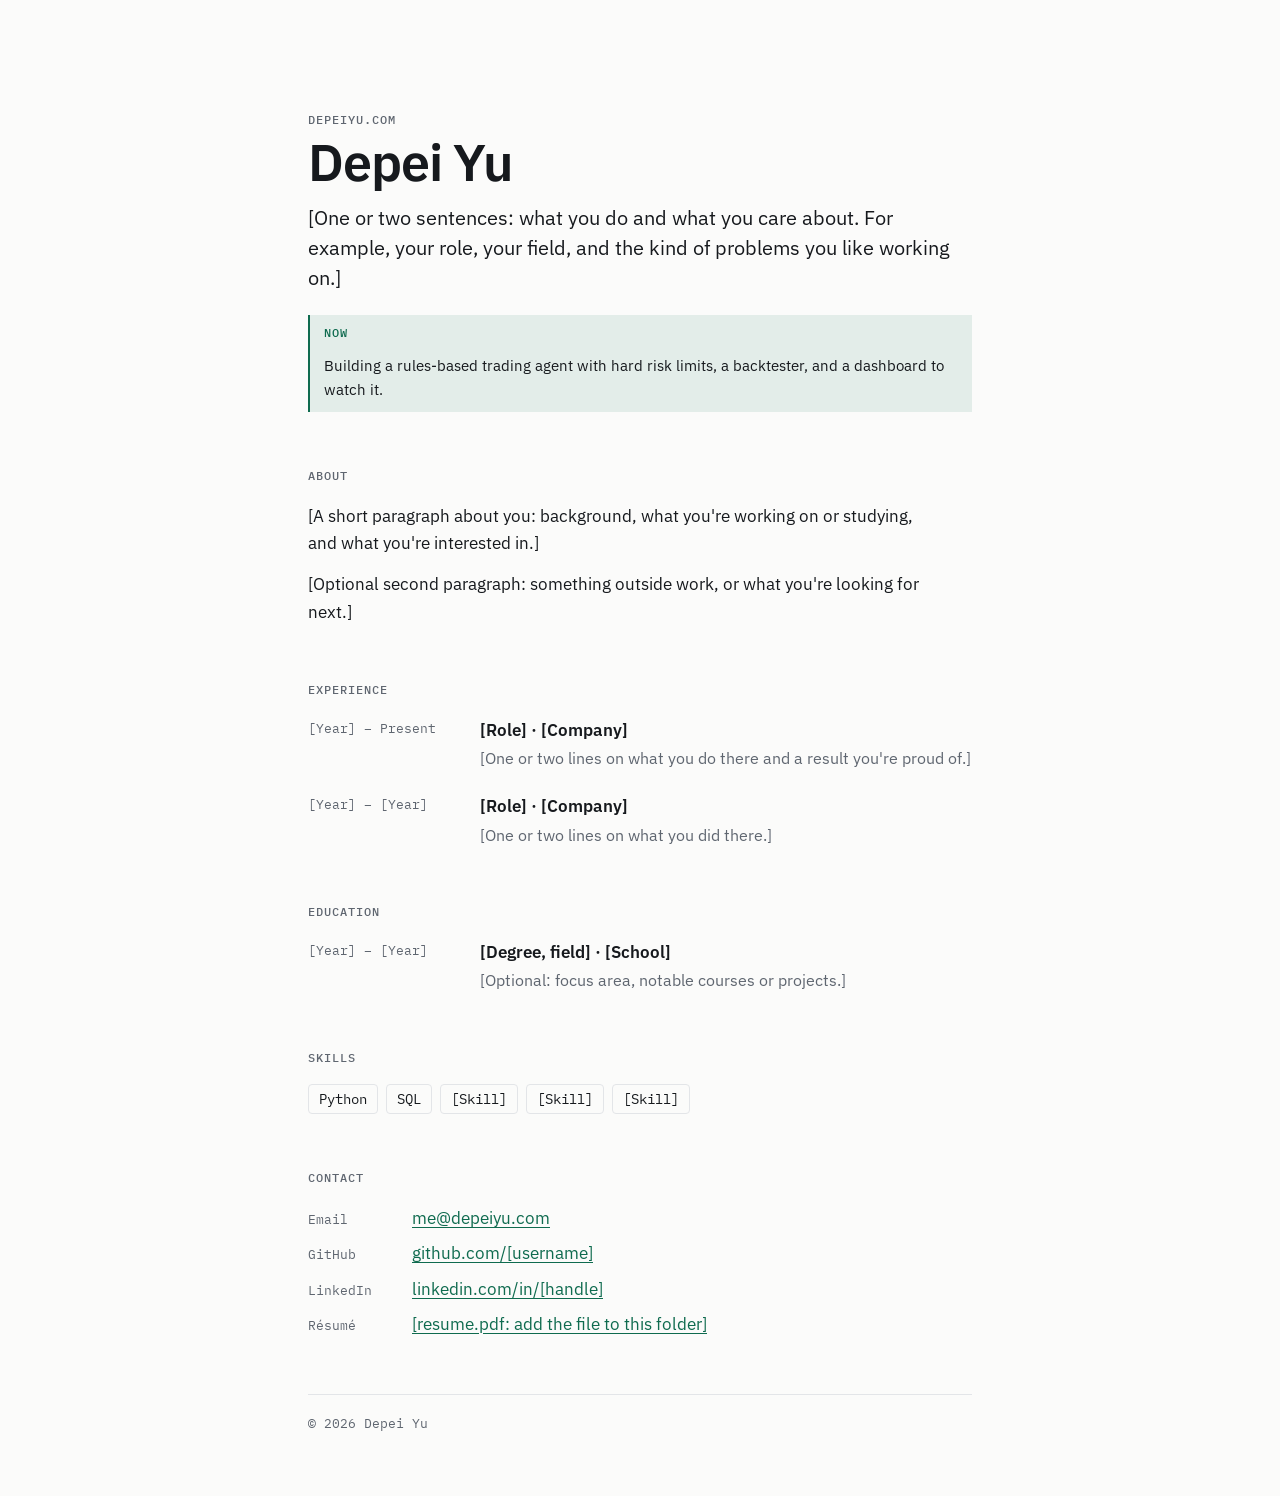
==== index.html @ f5241cc1 "Initial personal site: intro, experience, education, skills, contact Plain HTML/CSS, no build step, " ====
<!doctype html>
<html lang="en">
<head>
  <meta charset="utf-8">
  <meta name="viewport" content="width=device-width, initial-scale=1">
  <title>Depei Yu</title>
  <meta name="description" content="Depei Yu: [one-line description of what you do].">
  <link rel="icon" href="/favicon.svg" type="image/svg+xml">
  <link rel="preconnect" href="https://fonts.googleapis.com">
  <link rel="preconnect" href="https://fonts.gstatic.com" crossorigin>
  <link rel="stylesheet" href="https://fonts.googleapis.com/css2?family=IBM+Plex+Mono:wght@400;500&family=IBM+Plex+Sans:ital,wght@0,400;0,500;0,600;1,400&display=swap">
  <link rel="stylesheet" href="/style.css">
</head>
<body>
  <!--
    Everything in [square brackets] is a placeholder for you to fill in.
    Search this file for "[" to find them all before going live.
  -->
  <main class="page">
    <header class="intro">
      <p class="label">depeiyu.com</p>
      <h1>Depei Yu</h1>
      <p class="lede">[One or two sentences: what you do and what you care about. For example, your role, your field, and the kind of problems you like working on.]</p>
      <p class="now"><span class="label">Now</span> Building a rules-based trading agent with hard risk limits, a backtester, and a dashboard to watch it.</p>
    </header>

    <section id="about" aria-labelledby="about-h">
      <h2 id="about-h" class="label">About</h2>
      <p>[A short paragraph about you: background, what you're working on or studying, and what you're interested in.]</p>
      <p>[Optional second paragraph: something outside work, or what you're looking for next.]</p>
    </section>

    <section id="experience" aria-labelledby="experience-h">
      <h2 id="experience-h" class="label">Experience</h2>
      <ol class="entries">
        <li class="entry">
          <p class="when">[Year] – Present</p>
          <div>
            <h3>[Role] · [Company]</h3>
            <p>[One or two lines on what you do there and a result you're proud of.]</p>
          </div>
        </li>
        <li class="entry">
          <p class="when">[Year] – [Year]</p>
          <div>
            <h3>[Role] · [Company]</h3>
            <p>[One or two lines on what you did there.]</p>
          </div>
        </li>
      </ol>
    </section>

    <section id="education" aria-labelledby="education-h">
      <h2 id="education-h" class="label">Education</h2>
      <ol class="entries">
        <li class="entry">
          <p class="when">[Year] – [Year]</p>
          <div>
            <h3>[Degree, field] · [School]</h3>
            <p>[Optional: focus area, notable courses or projects.]</p>
          </div>
        </li>
      </ol>
    </section>

    <section id="skills" aria-labelledby="skills-h">
      <h2 id="skills-h" class="label">Skills</h2>
      <ul class="tags">
        <li>Python</li>
        <li>SQL</li>
        <li>[Skill]</li>
        <li>[Skill]</li>
        <li>[Skill]</li>
      </ul>
    </section>

    <section id="contact" aria-labelledby="contact-h">
      <h2 id="contact-h" class="label">Contact</h2>
      <ul class="links">
        <li><span class="k">Email</span> <a href="mailto:me@depeiyu.com">me@depeiyu.com</a></li>
        <li><span class="k">GitHub</span> <a href="https://github.com/[username]">github.com/[username]</a></li>
        <li><span class="k">LinkedIn</span> <a href="https://www.linkedin.com/in/[handle]">linkedin.com/in/[handle]</a></li>
        <li><span class="k">Résumé</span> <a href="/resume.pdf">[resume.pdf: add the file to this folder]</a></li>
      </ul>
    </section>

    <footer class="foot">
      <p>© <span id="year">2026</span> Depei Yu</p>
    </footer>
  </main>
  <script>document.getElementById('year').textContent = new Date().getFullYear();</script>
</body>
</html>
---- style.css ----
/* depeiyu.com: one quiet column, set like an engineer's notebook.
   Plex Sans for reading, Plex Mono for labels and dates; ink on paper-white
   with a single deep-green accent for links. */
:root {
  --paper: #fbfbfa;
  --ink: #16191d;
  --muted: #5f6670;
  --rule: #e3e5e8;
  --accent: #0f6b4f;
  --accent-soft: rgba(15, 107, 79, .10);
  --sans: "IBM Plex Sans", -apple-system, BlinkMacSystemFont, "Segoe UI", sans-serif;
  --mono: "IBM Plex Mono", ui-monospace, "SF Mono", Menlo, monospace;
  color-scheme: light;
}
@media (prefers-color-scheme: dark) {
  :root {
    --paper: #111315;
    --ink: #e6e8eb;
    --muted: #9aa1aa;
    --rule: #262a2f;
    --accent: #5fc7a0;
    --accent-soft: rgba(95, 199, 160, .12);
    color-scheme: dark;
  }
}

* { box-sizing: border-box; }
html { -webkit-text-size-adjust: 100%; }
body { margin: 0; background: var(--paper); color: var(--ink); font: 17px/1.6 var(--sans); }

.page {
  max-width: 44rem;
  margin: 0 auto;
  padding: clamp(48px, 10vw, 112px) max(20px, env(safe-area-inset-right)) 64px max(20px, env(safe-area-inset-left));
  display: grid;
  gap: 56px;
}

.label {
  margin: 0;
  font: 500 12px/1.4 var(--mono);
  letter-spacing: .08em;
  text-transform: uppercase;
  color: var(--muted);
}

h1 { margin: 6px 0 14px; font-size: clamp(36px, 7vw, 52px); font-weight: 600; line-height: 1.05; letter-spacing: -.02em; text-wrap: balance; }
h2.label { margin-bottom: 18px; }
h3 { margin: 0; font-size: 17px; font-weight: 600; }
p { margin: 0; }
section > p + p { margin-top: 14px; }
section > p, .lede { max-width: 62ch; }
.lede { font-size: 20px; line-height: 1.5; }

.now {
  margin-top: 22px;
  padding: 10px 14px;
  border-left: 2px solid var(--accent);
  background: var(--accent-soft);
  font-size: 15px;
  display: flex;
  gap: 12px;
  align-items: baseline;
  flex-wrap: wrap;
}
.now .label { color: var(--accent); }

.entries { list-style: none; margin: 0; padding: 0; display: grid; gap: 22px; }
.entry { display: grid; grid-template-columns: 9.5rem 1fr; gap: 4px 20px; }
.entry p:not(.when) { color: var(--muted); font-size: 16px; margin-top: 2px; }
.when { font: 400 13px/1.9 var(--mono); color: var(--muted); font-variant-numeric: tabular-nums; }
@media (max-width: 560px) {
  .entry { grid-template-columns: 1fr; }
}

.tags { list-style: none; margin: 0; padding: 0; display: flex; flex-wrap: wrap; gap: 8px; }
.tags li { font: 400 14px/1 var(--mono); padding: 7px 10px; border: 1px solid var(--rule); border-radius: 4px; }

.links { list-style: none; margin: 0; padding: 0; display: grid; gap: 8px; }
.links li { display: flex; gap: 16px; align-items: baseline; flex-wrap: wrap; }
.links .k { width: 5.5rem; font: 400 13px var(--mono); color: var(--muted); }

a { color: var(--accent); text-decoration: underline; text-decoration-thickness: 1px; text-underline-offset: 3px; }
a:hover { text-decoration-thickness: 2px; }
a:focus-visible { outline: 2px solid var(--accent); outline-offset: 3px; border-radius: 2px; }

.foot { padding-top: 20px; border-top: 1px solid var(--rule); font: 13px var(--mono); color: var(--muted); }
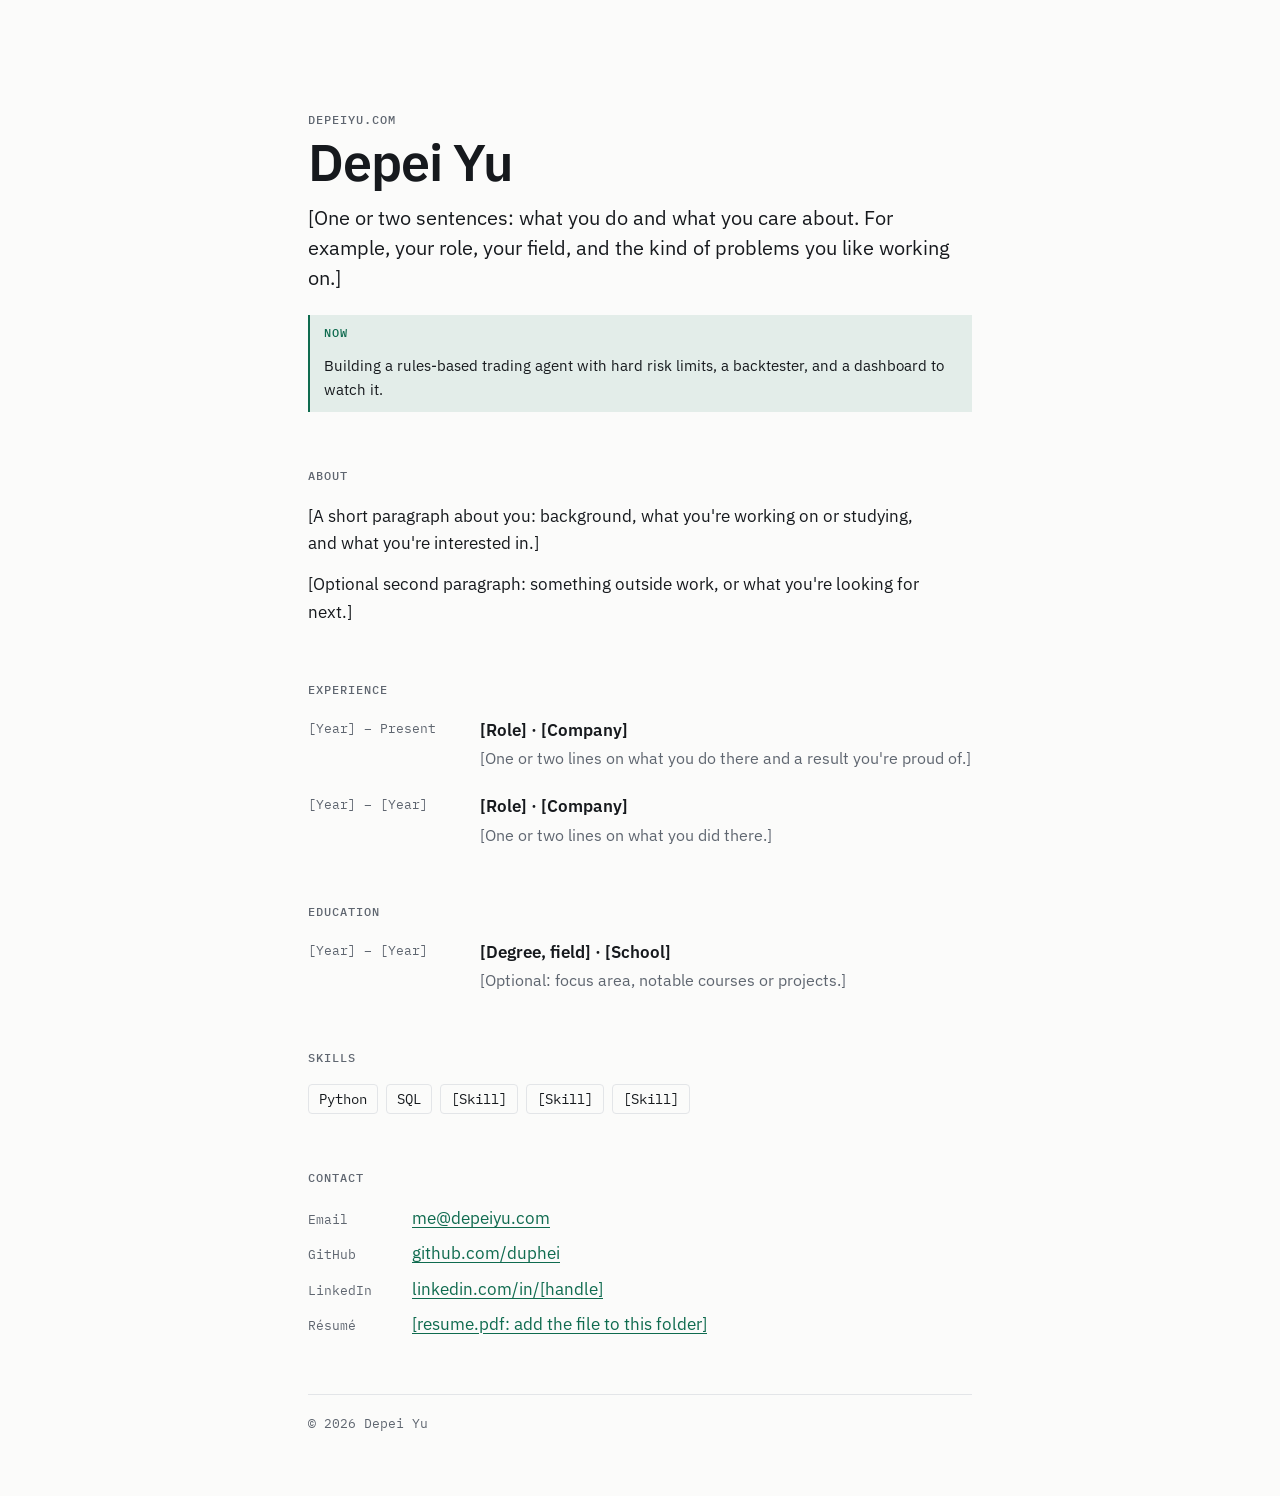
==== commit 8034d55e: "Add GitHub link Co-Authored-By: Claude Opus 5.5 <noreply@anthropic.com>" ====
--- a/index.html
+++ b/index.html
@@ -78,7 +78,7 @@
       <h2 id="contact-h" class="label">Contact</h2>
       <ul class="links">
         <li><span class="k">Email</span> <a href="mailto:me@depeiyu.com">me@depeiyu.com</a></li>
-        <li><span class="k">GitHub</span> <a href="https://github.com/[username]">github.com/[username]</a></li>
+        <li><span class="k">GitHub</span> <a href="https://github.com/duphei">github.com/duphei</a></li>
         <li><span class="k">LinkedIn</span> <a href="https://www.linkedin.com/in/[handle]">linkedin.com/in/[handle]</a></li>
         <li><span class="k">Résumé</span> <a href="/resume.pdf">[resume.pdf: add the file to this folder]</a></li>
       </ul>
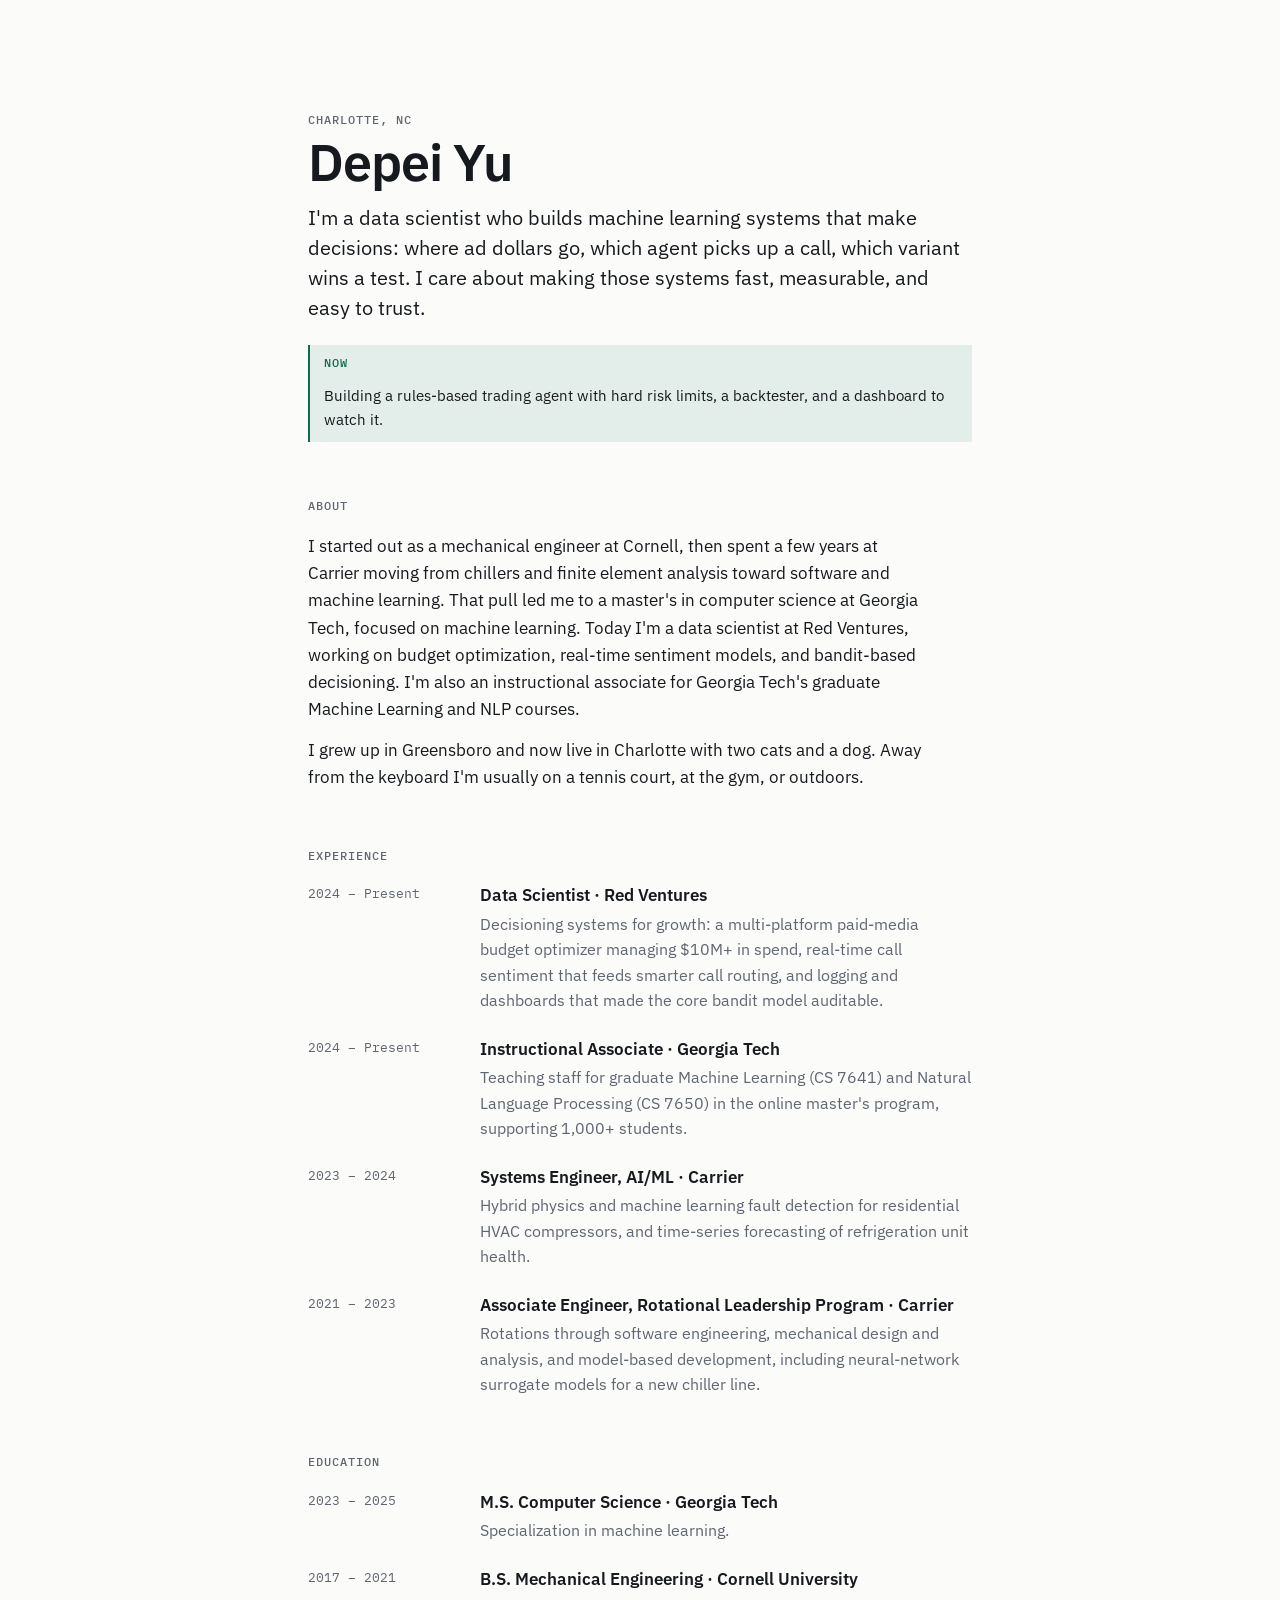
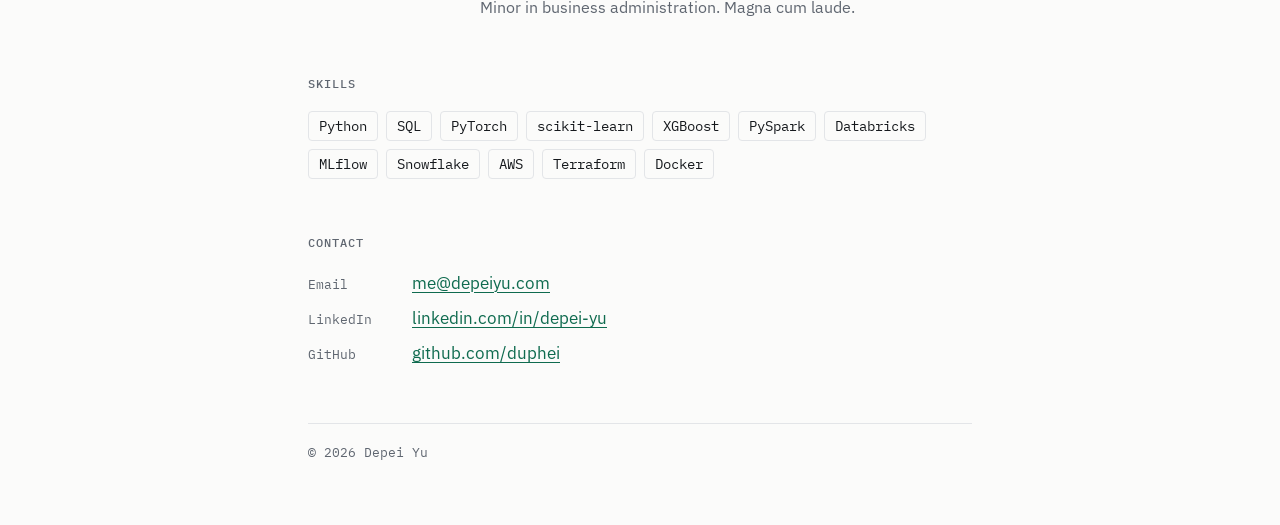
==== commit c68f898d: "Fill in intro, about, experience, education, skills and contact Drop the résumé link; no résumé file" ====
--- a/index.html
+++ b/index.html
@@ -4,7 +4,7 @@
   <meta charset="utf-8">
   <meta name="viewport" content="width=device-width, initial-scale=1">
   <title>Depei Yu</title>
-  <meta name="description" content="Depei Yu: [one-line description of what you do].">
+  <meta name="description" content="Depei Yu is a data scientist in Charlotte, NC, building machine learning systems that make decisions.">
   <link rel="icon" href="/favicon.svg" type="image/svg+xml">
   <link rel="preconnect" href="https://fonts.googleapis.com">
   <link rel="preconnect" href="https://fonts.gstatic.com" crossorigin>
@@ -12,39 +12,49 @@
   <link rel="stylesheet" href="/style.css">
 </head>
 <body>
-  <!--
-    Everything in [square brackets] is a placeholder for you to fill in.
-    Search this file for "[" to find them all before going live.
-  -->
   <main class="page">
     <header class="intro">
-      <p class="label">depeiyu.com</p>
+      <p class="label">Charlotte, NC</p>
       <h1>Depei Yu</h1>
-      <p class="lede">[One or two sentences: what you do and what you care about. For example, your role, your field, and the kind of problems you like working on.]</p>
+      <p class="lede">I'm a data scientist who builds machine learning systems that make decisions: where ad dollars go, which agent picks up a call, which variant wins a test. I care about making those systems fast, measurable, and easy to trust.</p>
       <p class="now"><span class="label">Now</span> Building a rules-based trading agent with hard risk limits, a backtester, and a dashboard to watch it.</p>
     </header>
 
     <section id="about" aria-labelledby="about-h">
       <h2 id="about-h" class="label">About</h2>
-      <p>[A short paragraph about you: background, what you're working on or studying, and what you're interested in.]</p>
-      <p>[Optional second paragraph: something outside work, or what you're looking for next.]</p>
+      <p>I started out as a mechanical engineer at Cornell, then spent a few years at Carrier moving from chillers and finite element analysis toward software and machine learning. That pull led me to a master's in computer science at Georgia Tech, focused on machine learning. Today I'm a data scientist at Red Ventures, working on budget optimization, real-time sentiment models, and bandit-based decisioning. I'm also an instructional associate for Georgia Tech's graduate Machine Learning and NLP courses.</p>
+      <p>I grew up in Greensboro and now live in Charlotte with two cats and a dog. Away from the keyboard I'm usually on a tennis court, at the gym, or outdoors.</p>
     </section>
 
     <section id="experience" aria-labelledby="experience-h">
       <h2 id="experience-h" class="label">Experience</h2>
       <ol class="entries">
         <li class="entry">
-          <p class="when">[Year] – Present</p>
+          <p class="when">2024 – Present</p>
           <div>
-            <h3>[Role] · [Company]</h3>
-            <p>[One or two lines on what you do there and a result you're proud of.]</p>
+            <h3>Data Scientist · Red Ventures</h3>
+            <p>Decisioning systems for growth: a multi-platform paid-media budget optimizer managing $10M+ in spend, real-time call sentiment that feeds smarter call routing, and logging and dashboards that made the core bandit model auditable.</p>
           </div>
         </li>
         <li class="entry">
-          <p class="when">[Year] – [Year]</p>
+          <p class="when">2024 – Present</p>
           <div>
-            <h3>[Role] · [Company]</h3>
-            <p>[One or two lines on what you did there.]</p>
+            <h3>Instructional Associate · Georgia Tech</h3>
+            <p>Teaching staff for graduate Machine Learning (CS 7641) and Natural Language Processing (CS 7650) in the online master's program, supporting 1,000+ students.</p>
+          </div>
+        </li>
+        <li class="entry">
+          <p class="when">2023 – 2024</p>
+          <div>
+            <h3>Systems Engineer, AI/ML · Carrier</h3>
+            <p>Hybrid physics and machine learning fault detection for residential HVAC compressors, and time-series forecasting of refrigeration unit health.</p>
+          </div>
+        </li>
+        <li class="entry">
+          <p class="when">2021 – 2023</p>
+          <div>
+            <h3>Associate Engineer, Rotational Leadership Program · Carrier</h3>
+            <p>Rotations through software engineering, mechanical design and analysis, and model-based development, including neural-network surrogate models for a new chiller line.</p>
           </div>
         </li>
       </ol>
@@ -54,10 +64,17 @@
       <h2 id="education-h" class="label">Education</h2>
       <ol class="entries">
         <li class="entry">
-          <p class="when">[Year] – [Year]</p>
+          <p class="when">2023 – 2025</p>
           <div>
-            <h3>[Degree, field] · [School]</h3>
-            <p>[Optional: focus area, notable courses or projects.]</p>
+            <h3>M.S. Computer Science · Georgia Tech</h3>
+            <p>Specialization in machine learning.</p>
+          </div>
+        </li>
+        <li class="entry">
+          <p class="when">2017 – 2021</p>
+          <div>
+            <h3>B.S. Mechanical Engineering · Cornell University</h3>
+            <p>Minor in business administration. Magna cum laude.</p>
           </div>
         </li>
       </ol>
@@ -68,9 +85,16 @@
       <ul class="tags">
         <li>Python</li>
         <li>SQL</li>
-        <li>[Skill]</li>
-        <li>[Skill]</li>
-        <li>[Skill]</li>
+        <li>PyTorch</li>
+        <li>scikit-learn</li>
+        <li>XGBoost</li>
+        <li>PySpark</li>
+        <li>Databricks</li>
+        <li>MLflow</li>
+        <li>Snowflake</li>
+        <li>AWS</li>
+        <li>Terraform</li>
+        <li>Docker</li>
       </ul>
     </section>
 
@@ -78,9 +102,8 @@
       <h2 id="contact-h" class="label">Contact</h2>
       <ul class="links">
         <li><span class="k">Email</span> <a href="mailto:me@depeiyu.com">me@depeiyu.com</a></li>
+        <li><span class="k">LinkedIn</span> <a href="https://www.linkedin.com/in/depei-yu/">linkedin.com/in/depei-yu</a></li>
         <li><span class="k">GitHub</span> <a href="https://github.com/duphei">github.com/duphei</a></li>
-        <li><span class="k">LinkedIn</span> <a href="https://www.linkedin.com/in/[handle]">linkedin.com/in/[handle]</a></li>
-        <li><span class="k">Résumé</span> <a href="/resume.pdf">[resume.pdf: add the file to this folder]</a></li>
       </ul>
     </section>
 
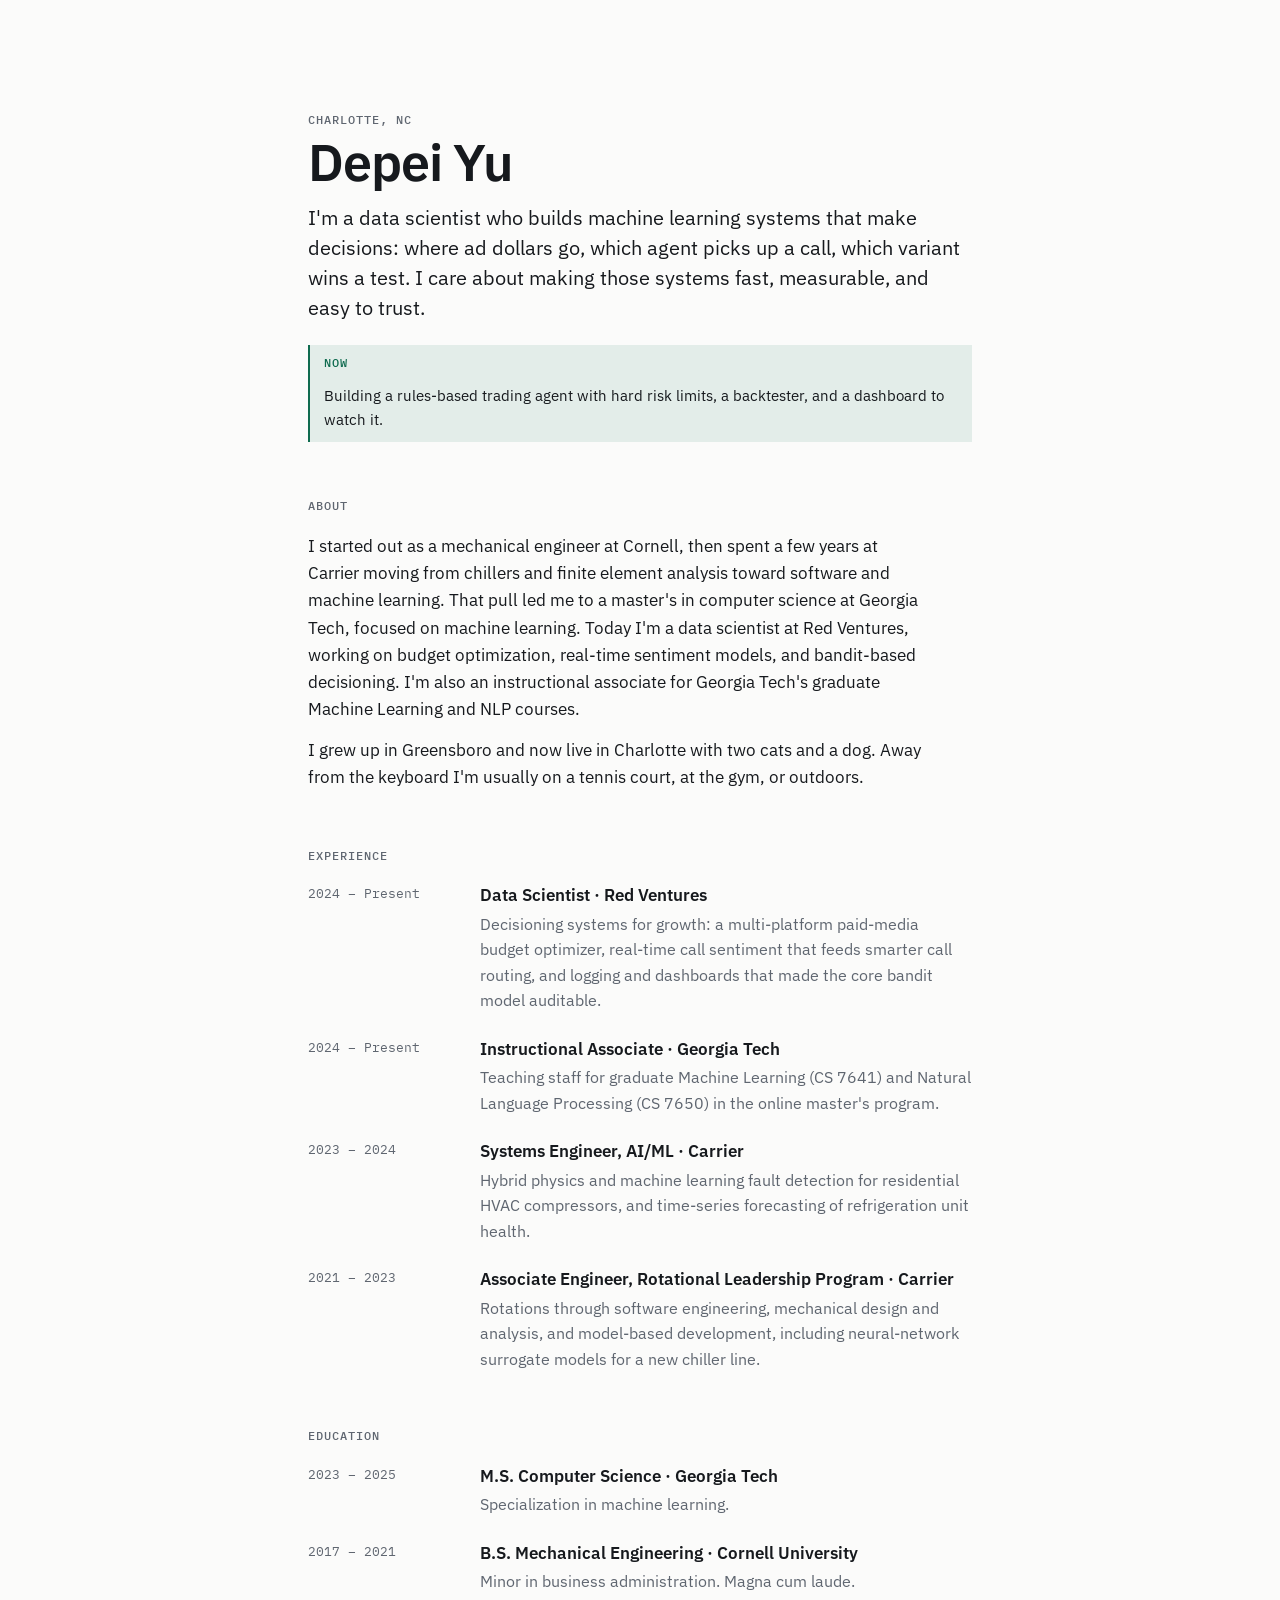
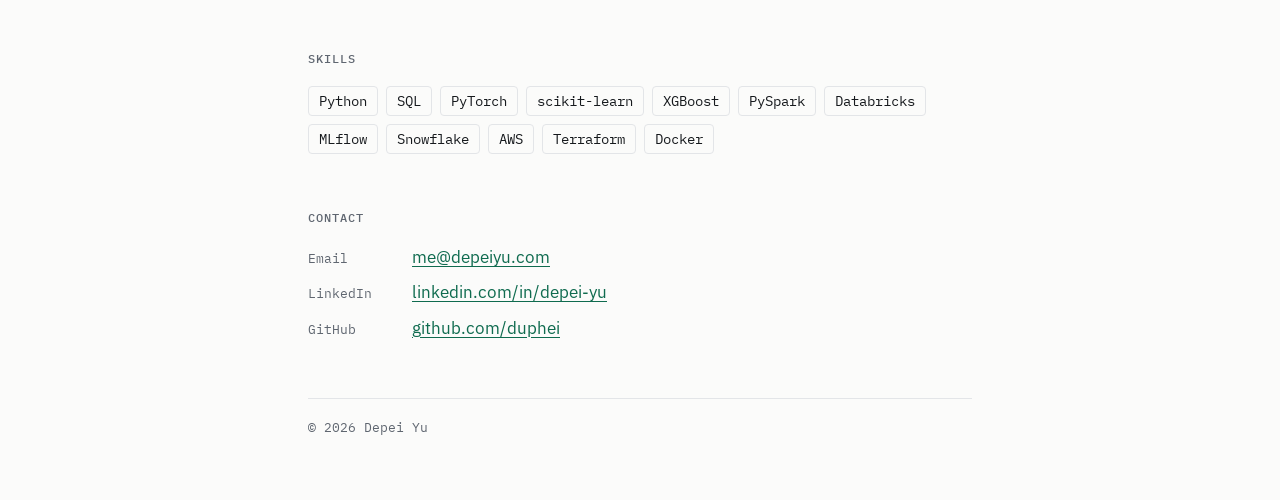
==== commit 004bdc8a: "Remove spend and student-count figures Co-Authored-By: Claude Opus 5.5 <noreply@anthropic.com>" ====
--- a/index.html
+++ b/index.html
@@ -33,14 +33,14 @@
           <p class="when">2024 – Present</p>
           <div>
             <h3>Data Scientist · Red Ventures</h3>
-            <p>Decisioning systems for growth: a multi-platform paid-media budget optimizer managing $10M+ in spend, real-time call sentiment that feeds smarter call routing, and logging and dashboards that made the core bandit model auditable.</p>
+            <p>Decisioning systems for growth: a multi-platform paid-media budget optimizer, real-time call sentiment that feeds smarter call routing, and logging and dashboards that made the core bandit model auditable.</p>
           </div>
         </li>
         <li class="entry">
           <p class="when">2024 – Present</p>
           <div>
             <h3>Instructional Associate · Georgia Tech</h3>
-            <p>Teaching staff for graduate Machine Learning (CS 7641) and Natural Language Processing (CS 7650) in the online master's program, supporting 1,000+ students.</p>
+            <p>Teaching staff for graduate Machine Learning (CS 7641) and Natural Language Processing (CS 7650) in the online master's program.</p>
           </div>
         </li>
         <li class="entry">
